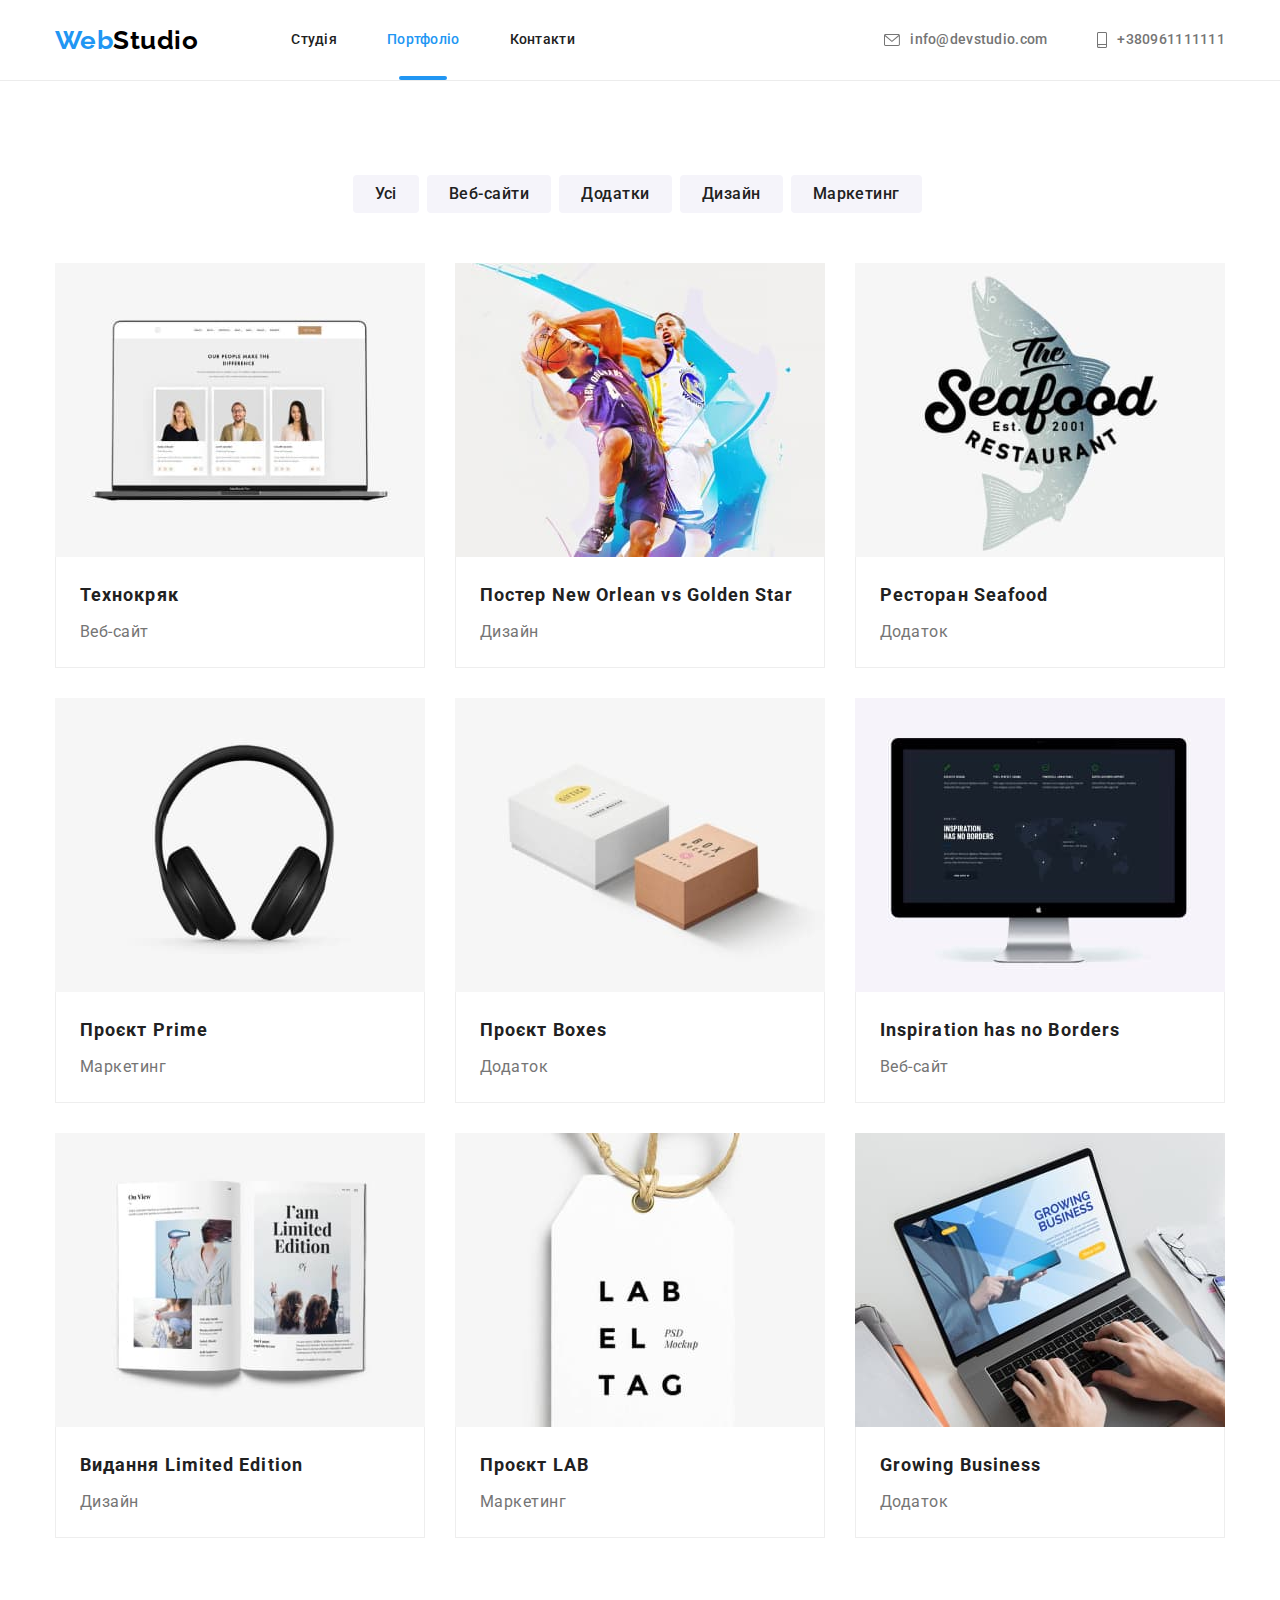
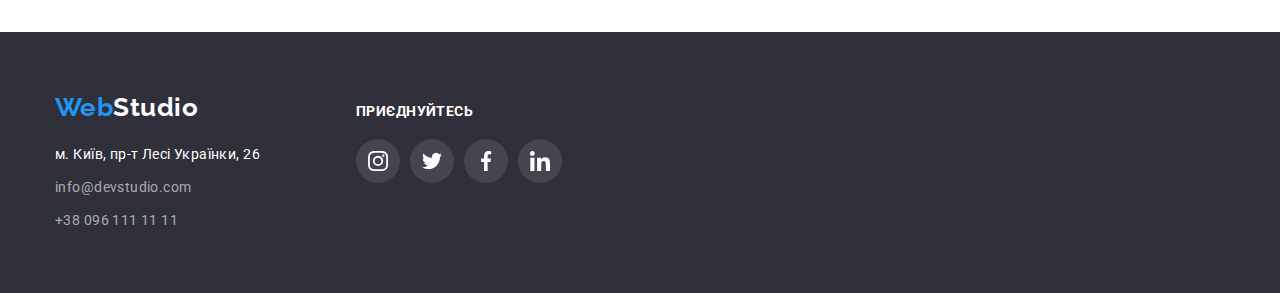
==== portfolio.html @ 548210d5 "5" ====
<!DOCTYPE html>
<html lang="uk">
  <head>
    <meta charset="UTF-8" />
    <meta http-equiv="X-UA-Compatible" content="IE=edge" />
    <meta name="viewport" content="width=device-width, initial-scale=1.0" />
    <title>Document</title>
    <link rel="preconnect" href="https://fonts.googleapis.com" />
    <link rel="preconnect" href="https://fonts.gstatic.com" crossorigin />
    <link
      href="https://fonts.googleapis.com/css2?family=Raleway:wght@700&family=Roboto:wght@400;500;700;900&display=swap"
      rel="stylesheet"
    />
    <link
      rel="stylesheet"
      href="https://cdnjs.cloudflare.com/ajax/libs/modern-normalize/1.1.0/modern-normalize.min.css"
    />
    <link rel="stylesheet" href="./css/style.css" />
  </head>

  <body class="page">
    <!-- Шапка сайта -->
    <header>
      <header class="page-header">
      <div class="container main-nav">
        <nav class="main-nav">
          <a href="./index.html" class="logo"
            >Web<span class="accent">Studio</span></a>

          <ul class="site-nav list">
            <li class="item"><a href="./index.html" class="link">Студія</a></li>
            <li class="item">
              <a href="./portfolio.html" class="link current">Портфоліо</a>
            </li>
            <li class="item"><a href="" class="link">Контакти</a></li>
          </ul>
        </nav>

        <ul class="contact list">
          <li class="item icon-envelope">
            <a href="mailto:info@devstudio.com" class="link">
              <svg class="contact-icon" width="16" height="12">
                <use href=".//images/symbol-defs.svg#icon-envelope"></use></svg
              >info@devstudio.com</a
            >
          </li>
          <li class="item icon-smartphone">
            <a href="tel:+380961111111" class="link">
              <svg class="contact-icon" width="10" height="16">
                <use
                  href=".//images/symbol-defs.svg#icon-smartphone"
                ></use></svg
              >+380961111111</a
            >
          </li>
        </ul>
      </div>
    </header>

    <main>
      <section class="section works">
        <div class="container">
          <h1 class="section-title visually-hidden">Наші проєкти</h1>
          <ul class="button-list list">
            <li class="item"><button type="button" class="button primary">Усі</button></li>
            <li class="item">
              <button type="button" class="button primary">Веб-сайти</button>
            </li>
            <li class="item">
              <button type="button" class="button primary">Додатки</button>
            </li>
            <li class="item">
              <button type="button" class="button primary">Дизайн</button>
            </li>
            <li class="item">
              <button type="button" class="button primary">Маркетинг</button>
            </li>
          </ul>

          <ul class="works-list list">
            <li class="item-card">
              <a href="" class="link">
                <img
                  src="./images-portfolio/technocryak(1).jpg"
                  alt="відкритий лептоп"
                  width="370"
                  height="294"
                />
                <div class="card">
                  <h2 class="title-works">Технокряк</h2>
                  <p class="text-works">Веб-сайт</p>
                </div>
              </a>
            </li>
            <li class="item-card">
              <a href="" class="link">
                <img
                  src="./images-portfolio/PosterNewOrlean(1).jpg"
                  alt="боротьба за баскетбольний м'яч"
                  width="370"
                  height="294"
                />
                <div class="card">
                  <h2 class="title-works">Постер New Orlean vs Golden Star</h2>
                  <p class="text-works">Дизайн</p>
                </div>
              </a>
            </li>
            <li class="item-card">
              <a href="" class="link">
                <img
                  src="./images-portfolio/Seafood(1).jpg"
                  alt="назва закладу на фоні логотипа з рибою"
                  width="370"
                  height="294"
                />
                <div class="card">
                  <h2 class="title-works">Ресторан Seafood</h2>
                  <p class="text-works">Додаток</p>
                </div>
              </a>
            </li>
            <li class="item-card">
              <a href="" class="link">
                <img
                  src="./images-portfolio/prime(1).jpg"
                  alt="навушники на білому фоні"
                  width="370"
                  height="294"
                />
                <div class="card">
                  <h2 class="title-works">Проєкт Prime</h2>
                  <p class="text-works">Маркетинг</p>
                </div>
              </a>
            </li>
            <li class="item-card">
              <a href="" class="link">
                <img
                  src="./images-portfolio/boxes(1).jpg"
                  alt="дві коробки на полу"
                  width="370"
                  height="294"
                />
                <div class="card">
                  <h2 class="title-works">Проєкт Boxes</h2>
                  <p class="text-works">Додаток</p>
                </div>
              </a>
            </li>
            <li class="item-card">
              <a href="" class="link">
                <img
                  src="./images-portfolio/InspirationhasnoBorders(1).jpg"
                  alt="монітор"
                  width="370"
                  height="294"
                />
                <div class="card">
                  <h2 class="title-works">Inspiration has no Borders</h2>
                  <p class="text-works">Веб-сайт</p>
                </div>
              </a>
            </li>
            <li class="item-card">
              <a href="" class="link">
                <img
                  src="./images-portfolio/limited-edition(1).jpg"
                  alt="розгорнута книга"
                  width="370"
                  height="294"
                />
                <div class="card">
                  <h2 class="title-works">Видання Limited Edition</h2>
                  <p class="text-works">Дизайн</p>
                </div>
              </a>
            </li>
            <li class="item-card">
              <a href="" class="link">
                <img
                  src="./images-portfolio/lab(1).jpg"
                  alt="бірка з логотипом"
                  width="370"
                  height="294"
                />
                <div class="card">
                  <h2 class="title-works">Проєкт LAB</h2>
                  <p class="text-works">Маркетинг</p>
                </div>
              </a>
            </li>
            <li class="item-card">
              <a href="" class="link">
                <img
                  src="./images-portfolio/growingbusiness(1).jpg"
                  alt="відкритий лептоп"
                  width="370"
                  height="294"
                />
                <div class="card">
                  <h2 class="title-works">Growing Business</h2>
                  <p class="text-works">Додаток</p>
                </div>
              </a>
            </li>
          </ul>
        </div>
      </section>
    </main>

    <!--Футер-->
    <footer class="footer">
      <div class="container">
        <div class="adress-footer">
          <a href="./index.html" class="logo"
            >Web<span class="accent-footer">Studio</span></a
          >
          <address>
            <ul class="adress list">
              <li class="item">
                <a
                  href="https://goo.gl/maps/veYJQUVYukDmJ3Ha7"
                  target="_blank"
                  rel="noopener noreferrer"
                  class="adress-link"
                >
                  м. Київ, пр-т Лесі Українки, 26
                </a>
              </li>

              <li class="item">
                <a href="mailto:info@devstudio.com" class="link"
                  >info@devstudio.com</a
                >
              </li>
              <li class="item">
                <a href="tel:+380961111111" class="link">+38 096 111 11 11</a>
              </li>
            </ul>
          </address>
        </div>

        <div class="soc-footer">
          <p class="text-footer">приєднуйтесь</p>
          <ul class="soc-list list">
            <li class="soc-item">

              <a class="soc-link" href="">
                <svg class="soc-icon" width="20" height="20">
                  <use href=".//images/symbol-defs.svg#icon-instagram"></use>
                </svg>
              </a>
            </li>

            <li class="soc-item">
              <a class="soc-link" href="">
                <svg class="soc-icon" width="20" height="20">
                  <use href=".//images/symbol-defs.svg#icon-twitter"></use>
                </svg>
              </a>
            </li>

            <li class="soc-item">
              <a class="soc-link" href="">
                <svg class="soc-icon" width="20" height="20">
                  <use href=".//images/symbol-defs.svg#icon-facebook"></use>
                </svg>
              </a>
            </li>

            <li class="soc-item">
              <a class="soc-link" href="">
                <svg class="soc-icon" width="20" height="20">
                  <use href=".//images/symbol-defs.svg#icon-linkedin"></use>
                </svg>
              </a>
            </li>
          </ul>
        </div>
      </div>
    </footer>
  </body>
</html>
---- css/style.css ----
:root {
  --primary-text-color: #757575;
  --title-text-color: #212121;
  --accent-color: #2196f3;
  --white-color: #ffffff;
  --background-color: #ffffff;
  --background-color-hero-footer: #2f303a;
  --bg-btn-color: #f5f4fa;
  --black-color: #000000;
  --border-color: #eeeeee;
  --adress-text-color: #ffffff99;
}

button {
  cursor: pointer;
}
p,
h1,
h2,
h3,
h4,
h5 {
  margin: 0;
}

ul,
ol {
  margin: 0;
  padding-left: 0;
}

address {
  font-style: normal;
}

img {
  display: block;
  max-width: 100%;
  height: auto;
}

.page {
  background-color: var(--background-color);
  color: var(--primary-text-color);

  font-family: Roboto, sans-serif;
  letter-spacing: 0.03em;
}

.container {
  width: 1200px;
  margin-left: auto;
  margin-right: auto;
  padding-left: 15px;
  padding-right: 15px;

  /* outline: 2px solid tomato; */
}

/* logo */

.logo {
  color: var(--accent-color);

  font-family: Raleway, sans-serif;
  font-weight: 700;
  font-size: 26px;
  line-height: 1.19;
  text-decoration: none;
}
.accent {
  color: var(--black-color);
}
.accent-footer {
  color: var(--background-color);
}

/* Page header */

.page-header {
  background-color: var(--background-color);
}

/* Logo */

/* .logo {
  margin-right: 50px;
} */

/* site-nav */

.page-header {
  border-bottom: 1px solid #ececec;
}

.container.main-nav {
  display: flex;
  align-items: center;
}

.main-nav {
  display: flex;
  align-items: center;
}

.site-nav {
  display: flex;
  margin-left: 93px;
}

/* .site-nav .item:not(:last-child) {
  margin-right: 50px;
} */

.site-nav .item + .item {
  margin-left: 50px;
}

.list {
  list-style: none;
}

.site-nav .item {
  position: relative;
}

.site-nav .link {
  display: block;
  padding-top: 32px;
  padding-bottom: 32px;
  color: var(--title-text-color);

  font-weight: 500;
  font-size: 14px;
  line-height: 1.14;
  letter-spacing: 0.02em;
  text-decoration: none;
}

/* .site-nav .link::before {
  content: "";
  display: inline-block;
  width: 48px;
  height: 4px;
  color: var(--accent-color);
} */

.site-nav .link:hover,
.site-nav .link:focus {
  color: var(--accent-color);
}

.site-nav .link.current {
  color: var(--accent-color);
}

.site-nav .link.current::before {
  position: absolute;
  bottom: 0%;
  left: 50%;
  margin: 0;
  transform: translate(-50%);

  content: "";
  display: inline-block;
  width: 48px;
  height: 4px;
  border-radius: 2px;
  background-color: var(--accent-color);
}

.contact {
  display: flex;
}

.contact.list {
  margin-left: auto;
}

.contact-icon {
  margin-right: 10px;
  fill: currentColor;
}

.contact .item + .item {
  margin-left: 50px;
}

.contact .link {
  display: flex;
  align-items: center;

  color: var(--primary-text-color);

  font-family: "Roboto";
  font-weight: 500;
  font-size: 14px;
  line-height: 1.14;
  letter-spacing: 0.02em;
  text-decoration: none;
}

.contact .link:hover,
.contact .link:focus,
.contact-icon:hover,
.contact-icon:focus {
  color: var(--accent-color);
}

/* Герой */

.hero {
  background-color: var(--background-color-hero-footer);

  background-image: linear-gradient(
      to right,
      rgba(47, 48, 58, 0.4),
      rgba(47, 48, 58, 0.4)
    ),
    url(../images/bck-image.jpg);
  background-repeat: no-repeat;
  background-position: center;
  background-size: cover;

  max-width: 1600px;
  margin-left: auto;
  margin-right: auto;
  padding-top: 200px;
  padding-bottom: 200px;
}

.hero-content {
  text-align: center;
}

.hero-title {
  color: var(--white-color);
  margin-left: auto;
  margin-right: auto;
  margin-bottom: 30px;
  width: 696px;

  font-weight: 900;
  font-size: 44px;
  line-height: 1.36;
  text-align: center;
  letter-spacing: 0.06em;
  text-transform: uppercase;
}

/* section */

.section {
  padding-top: 94px;
  padding-bottom: 94px;
}

.section-title {
  margin-bottom: 50px;

  color: var(--title-text-color);
  font-family: "Roboto";
  font-style: normal;
  font-weight: 700;
  font-size: 36px;
  line-height: 42px;
  text-align: center;
}

/* benefits */

.benefits {
  display: flex;
}

.icon-benefits {
  display: flex;
  justify-content: center;
  align-items: center;

  background-color: var(--bg-btn-color);
  width: 270px;
  height: 120px;
}

.benefits .item {
  width: 270px;
}

.benefits .item + .item {
  margin-left: 30px;
}

.benefits .title {
  color: var(--title-text-color);

  margin-bottom: 10px;
  margin-top: 30px;

  font-weight: 700;
  font-size: 14px;
  line-height: 1.14;
}

.benefits .text {
  font-size: 14px;
  line-height: 1.71;
}

.visually-hidden {
  position: absolute;
  white-space: nowrap;
  width: 1px;
  height: 1px;
  overflow: hidden;
  border: 0;
  padding: 0;
  clip: rect(0 0 0 0);
  clip-path: inset(50%);
  margin: -1px;
}

/* our work */

.work-section {
  padding-top: 0;
  padding-bottom: 94px;
}

.work .item {
  position: relative;
  width: 370px;
}

.label-work {
  position: absolute;
  bottom: 0;
  padding: 27px;
  width: 100%;

  text-align: center;
  font-weight: 700;
  font-size: 14px;
  line-height: 1.14;
  letter-spacing: 0.03em;
  text-transform: uppercase;

  background-color: rgba(47, 48, 58, 0.8);
  color: #fff;
}

.work {
  display: flex;
  gap: 30px;
}

/* our team */

.team {
  background-color: var(--bg-btn-color);
}

.team-items.list {
  display: flex;
}

.team-items .item + .item {
  margin-left: 30px;
}

.team-items .item {
  max-width: 270px;
  box-shadow: 0px 4px 4px rgba(0, 0, 0, 0.25);
}

.team .title {
  margin-bottom: 10px;

  color: var(--title-text-color);
  font-weight: 500;
  font-size: 16px;
  line-height: 1.19;
}

.team .text {
  font-size: 16px;
  line-height: 1.19;
  margin-bottom: 16px;
}

.teams {
  padding-top: 30px;
  padding-bottom: 30px;

  background-color: var(--background-color);
  text-align: center;
}

.soc-list {
  display: flex;
  justify-content: center;
  gap: 10px;
}

.soc-link {
  width: 44px;
  height: 44px;
  border-radius: 50%;
  display: flex;
  align-items: center;
  justify-content: center;
  background-color: var(--white-color);
  color: #afb1b8;
}

.soc-icon {
  fill: currentColor;
}

.soc-link:hover,
.soc-link:focus {
  background-color: var(--accent-color);
  color: var(--white-color);
}

/* OUR CLIENTS */

.clients-list {
  display: flex;
}

.client-item {
  /* display: flex;
  justify-content: center;
  align-items: center; */
  width: 170px;
  height: 92px;
}

.client-item + .client-item {
  margin-left: 30px;
}

.client-link {
  display: flex;
  justify-content: center;
  align-items: center;

  width: 100%;
  height: 100%;

  border: 1px solid #afb1b8;
  border-radius: 4px;

  color: #afb1b8;
}

.client-link:hover,
.client-link:focus {
  color: var(--accent-color);
  border: 1px solid #2196f3;
}

.client-logo {
  fill: currentColor;
}

/* footer */

.footer {
  padding-bottom: 60px;
  padding-top: 60px;

  background-color: var(--background-color-hero-footer);
}

.footer .container {
  display: flex;
  align-items: baseline;
}

.text-footer {
  margin-bottom: 20px;

  font-weight: 700;
  font-size: 14px;
  line-height: 16px;
  letter-spacing: 0.03em;
  text-transform: uppercase;

  color: var(--white-color);
}

.soc-footer {
  margin-left: 70px;
}

.soc-footer .soc-link {
  background-color: rgba(255, 255, 255, 0.1);
}

.soc-footer .soc-link:hover,
.soc-footer .soc-link:focus {
  background-color: var(--accent-color);
}

.soc-footer .soc-icon {
  fill: var(--white-color);
}

.footer .logo {
  display: block;
  margin-bottom: 20px;
}

.adress .item {
  width: 231px;
  margin-bottom: 9px;
}

.adress .item:last-child {
  margin-bottom: 0;
}

.adress-link {
  display: block;

  color: var(--white-color);

  font-style: normal;
  font-size: 14px;
  line-height: 1.71;
  letter-spacing: 0.03em;
  text-decoration: none;
}

.adress .link {
  display: block;

  color: var(--adress-text-color);

  font-style: normal;
  font-size: 14px;
  line-height: 1.71;
  letter-spacing: 0.03em;
  text-decoration: none;
}

.adress-link:hover,
.adress-link:focus {
  color: var(--accent-color);
}

.adress .link:hover,
.adress .link:hover {
  color: var(--accent-color);
}

/* button works */

.button-list {
  display: flex;
  width: 575px;
  margin-left: auto;
  margin-right: auto;
  margin-bottom: 50px;
}

.button-list .item + .item {
  margin-left: 8px;
}

/* works */

.works-list {
  display: flex;
  flex-wrap: wrap;
}

.item-card {
  width: calc((100% - 60px) / 3);
  margin-right: 30px;
  margin-bottom: 30px;
}

.item-card:nth-child(3n) {
  margin-right: 0;
}

.item-card:nth-last-child(-n + 3) {
  margin-bottom: 0;
}

/* .item-card {
  margin-right: 30px;
  margin-bottom: 30px;

  max-width: 370px;
}

.item-card:nth-child(3n) {
  margin-right: 0;
}

.item-card:nth-last-child(-n + 3) {
  margin-bottom: 0;
} */

.card {
  padding: 20px 24px;
  max-width: 370px;
  border: 1px solid var(--border-color);
  border-top: none;
}

.title-works {
  margin-bottom: 4px;

  color: var(--title-text-color);

  font-weight: 700;
  font-size: 18px;
  line-height: 2;
  letter-spacing: 0.06em;
}

.text-works {
  color: var(--primary-text-color);

  font-size: 16px;
  line-height: 1.88;
}

.works .link {
  display: block;
  text-decoration: none;
}

.works .link:hover,
.works .link:focus {
  box-shadow: 0px 1px 1px rgba(0, 0, 0, 0.12), 0px 4px 4px rgba(0, 0, 0, 0.06),
    1px 4px 6px rgba(0, 0, 0, 0.16);
}

.text-decoration {
  max-width: 322px;
  padding: 20px 24px;
}

/* button */

.button {
  display: inline-block;
  border-radius: 4px;
  border: transparent;
  color: var(--title-text-color);
  background-color: var(--bg-btn-color);

  font-family: inherit;
}

.button.primary {
  padding: 6px 22px;
  font-weight: 500;
  font-size: 16px;
  line-height: 1.62;
  letter-spacing: 0.03em;
}

.button-hero {
  padding: 10px 32px;
  min-width: 216px;

  color: var(--white-color);
  background-color: var(--accent-color);

  font-weight: 700;
  font-size: 16px;
  line-height: 1.88;
  letter-spacing: 0.06em;
}

.button-hero:hover,
.button-hero:focus {
  color: var(--white-color);
  background-color: #188ce8;
}

.button.primary:hover,
.button.primary:focus {
  color: var(--white-color);
  background-color: var(--accent-color);

  box-shadow: 0px 3px 1px rgba(0, 0, 0, 0.1), 0px 1px 2px rgba(0, 0, 0, 0.08),
    0px 2px 2px rgba(0, 0, 0, 0.12);
}

.backdrop {
  position: fixed;
  top: 0;
  left: 0;

  width: 100%;
  height: 100%;

  background-color: #00000033;
}

.backdrop.is-hidden {
  opacity: 0;
  pointer-events: none;
}

.modal {
  position: absolute;
  top: 50%;
  left: 50%;
  transform: translate(-50%, -50%);

  width: 528px;
  height: 581px;

  border-radius: 4px;
  background-color: var(--white-color);
  box-shadow: 0px 1px 3px rgba(0, 0, 0, 0.12), 0px 1px 1px rgba(0, 0, 0, 0.14),
    0px 2px 1px rgba(0, 0, 0, 0.2);
}
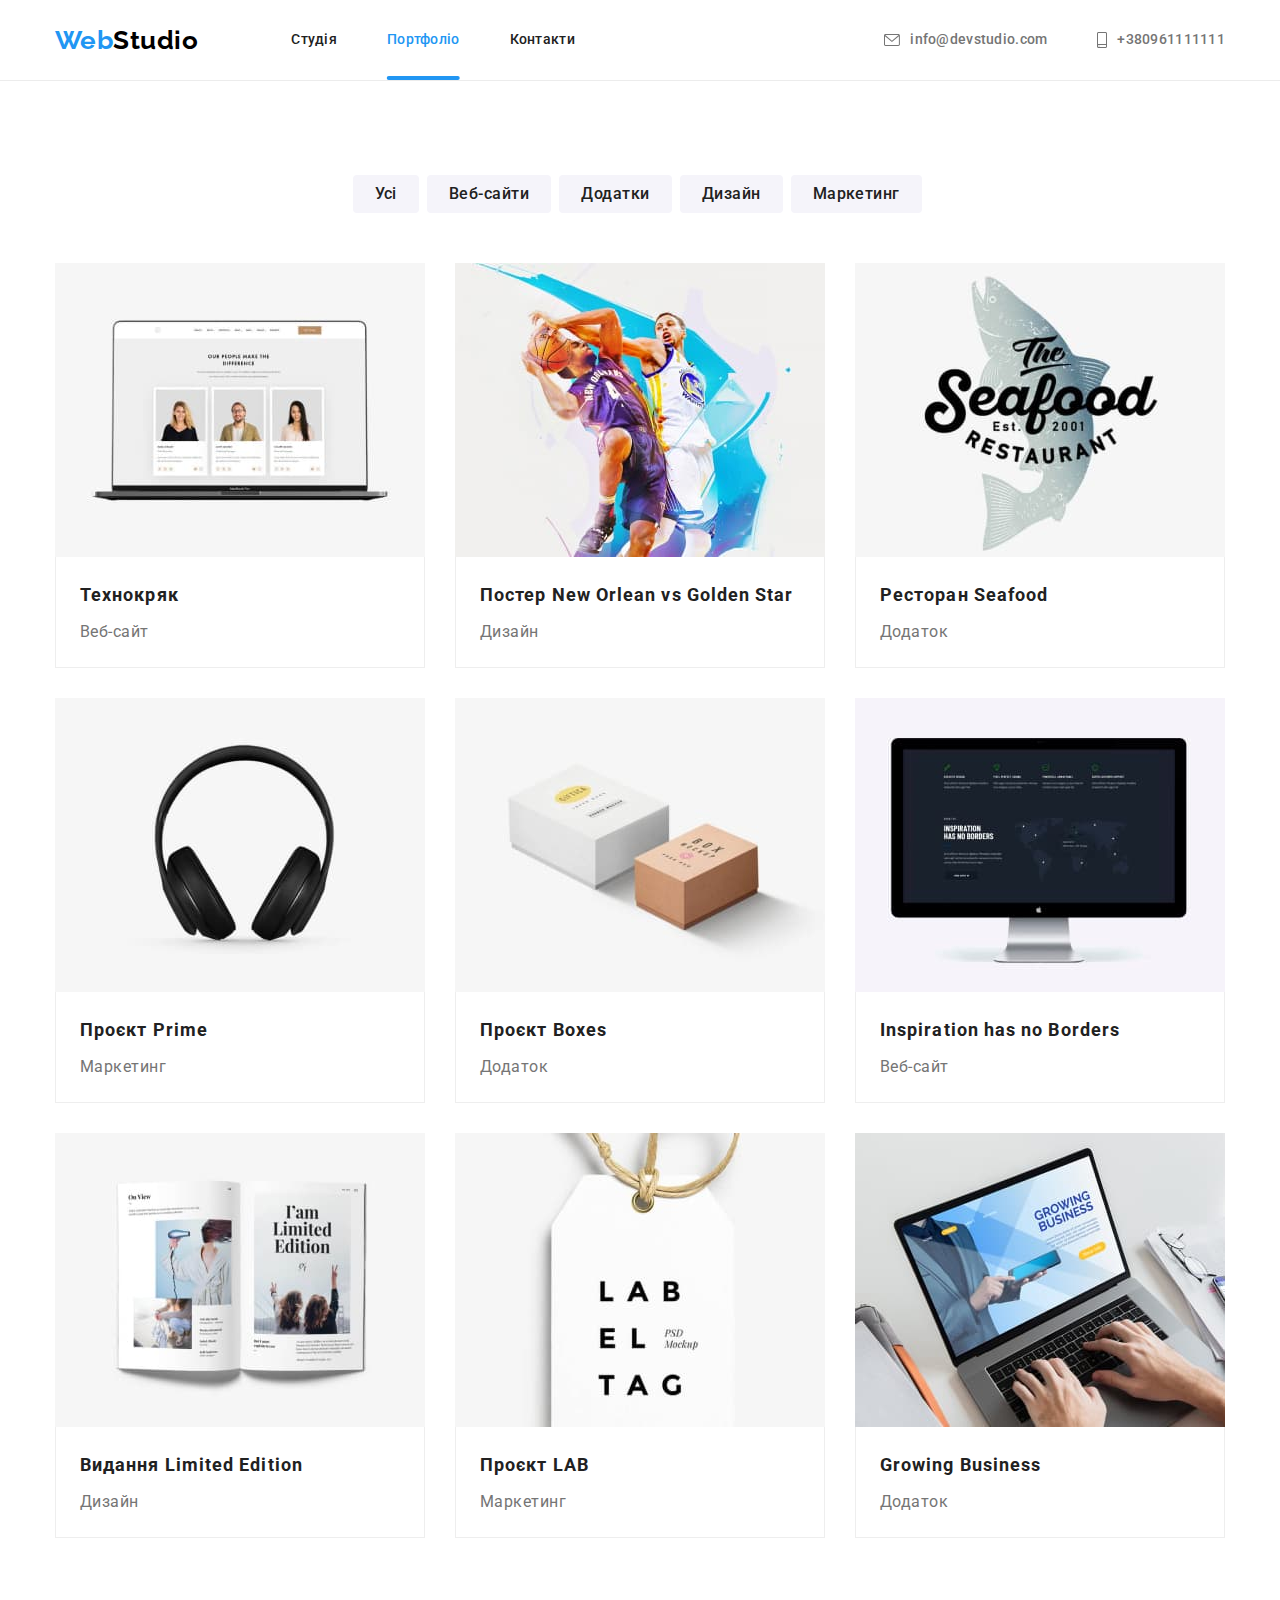
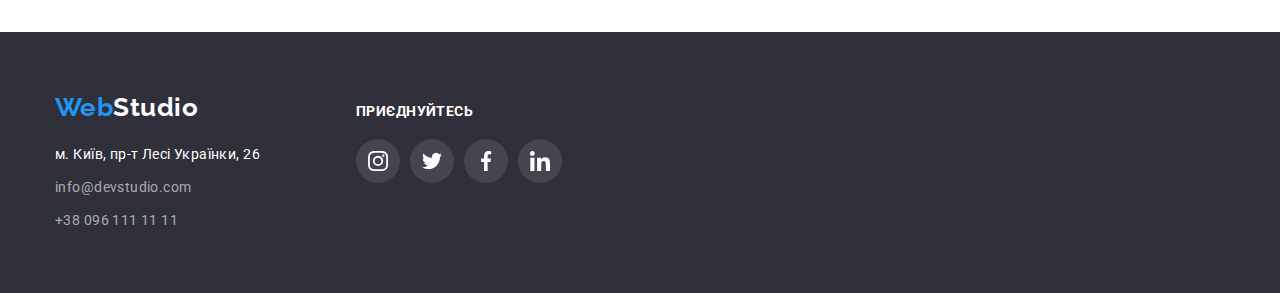
==== commit 0c7fe869: "5" ====
--- a/portfolio.html
+++ b/portfolio.html
@@ -20,12 +20,12 @@
 
   <body class="page">
     <!-- Шапка сайта -->
-    <header>
-      <header class="page-header">
+    <header class="page-header">
       <div class="container main-nav">
         <nav class="main-nav">
           <a href="./index.html" class="logo"
-            >Web<span class="accent">Studio</span></a>
+            >Web<span class="accent">Studio</span></a
+          >
 
           <ul class="site-nav list">
             <li class="item"><a href="./index.html" class="link">Студія</a></li>
@@ -62,7 +62,9 @@
         <div class="container">
           <h1 class="section-title visually-hidden">Наші проєкти</h1>
           <ul class="button-list list">
-            <li class="item"><button type="button" class="button primary">Усі</button></li>
+            <li class="item">
+              <button type="button" class="button primary">Усі</button>
+            </li>
             <li class="item">
               <button type="button" class="button primary">Веб-сайти</button>
             </li>
@@ -80,12 +82,19 @@
           <ul class="works-list list">
             <li class="item-card">
               <a href="" class="link">
-                <img
-                  src="./images-portfolio/technocryak(1).jpg"
-                  alt="відкритий лептоп"
-                  width="370"
-                  height="294"
-                />
+                <div class="test">
+                  <img
+                    src="./images-portfolio/technocryak(1).jpg"
+                    alt="відкритий лептоп"
+                    width="370"
+                    height="294"
+                  />
+                  <p class="sub-card">
+                    Ресурс пропонує комплексні пропозиції з різним рівнем
+                    функціоналу та сервісів. Все це дозволить відвідувачу
+                    отримати вичерпні відомості про компанію чи приватну особу.
+                  </p>
+                </div>
                 <div class="card">
                   <h2 class="title-works">Технокряк</h2>
                   <p class="text-works">Веб-сайт</p>
@@ -94,12 +103,19 @@
             </li>
             <li class="item-card">
               <a href="" class="link">
-                <img
-                  src="./images-portfolio/PosterNewOrlean(1).jpg"
-                  alt="боротьба за баскетбольний м'яч"
-                  width="370"
-                  height="294"
-                />
+                <div class="test">
+                  <img
+                    src="./images-portfolio/PosterNewOrlean(1).jpg"
+                    alt="боротьба за баскетбольний м'яч"
+                    width="370"
+                    height="294"
+                  />
+                  <p class="sub-card">
+                    Ресурс пропонує комплексні пропозиції з різним рівнем
+                    функціоналу та сервісів. Все це дозволить відвідувачу
+                    отримати вичерпні відомості про компанію чи приватну особу.
+                  </p>
+                </div>
                 <div class="card">
                   <h2 class="title-works">Постер New Orlean vs Golden Star</h2>
                   <p class="text-works">Дизайн</p>
@@ -108,12 +124,19 @@
             </li>
             <li class="item-card">
               <a href="" class="link">
-                <img
-                  src="./images-portfolio/Seafood(1).jpg"
-                  alt="назва закладу на фоні логотипа з рибою"
-                  width="370"
-                  height="294"
-                />
+                <div class="test">
+                  <img
+                    src="./images-portfolio/Seafood(1).jpg"
+                    alt="назва закладу на фоні логотипа з рибою"
+                    width="370"
+                    height="294"
+                  />
+                  <p class="sub-card">
+                    Ресурс пропонує комплексні пропозиції з різним рівнем
+                    функціоналу та сервісів. Все це дозволить відвідувачу
+                    отримати вичерпні відомості про компанію чи приватну особу.
+                  </p>
+                </div>
                 <div class="card">
                   <h2 class="title-works">Ресторан Seafood</h2>
                   <p class="text-works">Додаток</p>
@@ -122,12 +145,19 @@
             </li>
             <li class="item-card">
               <a href="" class="link">
-                <img
-                  src="./images-portfolio/prime(1).jpg"
-                  alt="навушники на білому фоні"
-                  width="370"
-                  height="294"
-                />
+                <div class="test">
+                  <img
+                    src="./images-portfolio/prime(1).jpg"
+                    alt="навушники на білому фоні"
+                    width="370"
+                    height="294"
+                  />
+                  <p class="sub-card">
+                    Ресурс пропонує комплексні пропозиції з різним рівнем
+                    функціоналу та сервісів. Все це дозволить відвідувачу
+                    отримати вичерпні відомості про компанію чи приватну особу.
+                  </p>
+                </div>
                 <div class="card">
                   <h2 class="title-works">Проєкт Prime</h2>
                   <p class="text-works">Маркетинг</p>
@@ -136,12 +166,19 @@
             </li>
             <li class="item-card">
               <a href="" class="link">
-                <img
-                  src="./images-portfolio/boxes(1).jpg"
-                  alt="дві коробки на полу"
-                  width="370"
-                  height="294"
-                />
+                <div class="test">
+                  <img
+                    src="./images-portfolio/boxes(1).jpg"
+                    alt="дві коробки на полу"
+                    width="370"
+                    height="294"
+                  />
+                  <p class="sub-card">
+                    Ресурс пропонує комплексні пропозиції з різним рівнем
+                    функціоналу та сервісів. Все це дозволить відвідувачу
+                    отримати вичерпні відомості про компанію чи приватну особу.
+                  </p>
+                </div>
                 <div class="card">
                   <h2 class="title-works">Проєкт Boxes</h2>
                   <p class="text-works">Додаток</p>
@@ -150,12 +187,19 @@
             </li>
             <li class="item-card">
               <a href="" class="link">
-                <img
-                  src="./images-portfolio/InspirationhasnoBorders(1).jpg"
-                  alt="монітор"
-                  width="370"
-                  height="294"
-                />
+                <div class="test">
+                  <img
+                    src="./images-portfolio/InspirationhasnoBorders(1).jpg"
+                    alt="монітор"
+                    width="370"
+                    height="294"
+                  />
+                  <p class="sub-card">
+                    Ресурс пропонує комплексні пропозиції з різним рівнем
+                    функціоналу та сервісів. Все це дозволить відвідувачу
+                    отримати вичерпні відомості про компанію чи приватну особу.
+                  </p>
+                </div>
                 <div class="card">
                   <h2 class="title-works">Inspiration has no Borders</h2>
                   <p class="text-works">Веб-сайт</p>
@@ -164,12 +208,19 @@
             </li>
             <li class="item-card">
               <a href="" class="link">
-                <img
-                  src="./images-portfolio/limited-edition(1).jpg"
-                  alt="розгорнута книга"
-                  width="370"
-                  height="294"
-                />
+                <div class="test">
+                  <img
+                    src="./images-portfolio/limited-edition(1).jpg"
+                    alt="розгорнута книга"
+                    width="370"
+                    height="294"
+                  />
+                  <p class="sub-card">
+                    Ресурс пропонує комплексні пропозиції з різним рівнем
+                    функціоналу та сервісів. Все це дозволить відвідувачу
+                    отримати вичерпні відомості про компанію чи приватну особу.
+                  </p>
+                </div>
                 <div class="card">
                   <h2 class="title-works">Видання Limited Edition</h2>
                   <p class="text-works">Дизайн</p>
@@ -178,12 +229,19 @@
             </li>
             <li class="item-card">
               <a href="" class="link">
-                <img
-                  src="./images-portfolio/lab(1).jpg"
-                  alt="бірка з логотипом"
-                  width="370"
-                  height="294"
-                />
+                <div class="test">
+                  <img
+                    src="./images-portfolio/lab(1).jpg"
+                    alt="бірка з логотипом"
+                    width="370"
+                    height="294"
+                  />
+                  <p class="sub-card">
+                    Ресурс пропонує комплексні пропозиції з різним рівнем
+                    функціоналу та сервісів. Все це дозволить відвідувачу
+                    отримати вичерпні відомості про компанію чи приватну особу.
+                  </p>
+                </div>
                 <div class="card">
                   <h2 class="title-works">Проєкт LAB</h2>
                   <p class="text-works">Маркетинг</p>
@@ -192,12 +250,19 @@
             </li>
             <li class="item-card">
               <a href="" class="link">
-                <img
-                  src="./images-portfolio/growingbusiness(1).jpg"
-                  alt="відкритий лептоп"
-                  width="370"
-                  height="294"
-                />
+                <div class="test">
+                  <img
+                    src="./images-portfolio/growingbusiness(1).jpg"
+                    alt="відкритий лептоп"
+                    width="370"
+                    height="294"
+                  />
+                  <p class="sub-card">
+                    Ресурс пропонує комплексні пропозиції з різним рівнем
+                    функціоналу та сервісів. Все це дозволить відвідувачу
+                    отримати вичерпні відомості про компанію чи приватну особу.
+                  </p>
+                </div>
                 <div class="card">
                   <h2 class="title-works">Growing Business</h2>
                   <p class="text-works">Додаток</p>
@@ -245,7 +310,6 @@
           <p class="text-footer">приєднуйтесь</p>
           <ul class="soc-list list">
             <li class="soc-item">
-
               <a class="soc-link" href="">
                 <svg class="soc-icon" width="20" height="20">
                   <use href=".//images/symbol-defs.svg#icon-instagram"></use>
--- a/css/style.css
+++ b/css/style.css
@@ -135,15 +135,11 @@
   line-height: 1.14;
   letter-spacing: 0.02em;
   text-decoration: none;
-}
-
-/* .site-nav .link::before {
-  content: "";
-  display: inline-block;
-  width: 48px;
-  height: 4px;
-  color: var(--accent-color);
-} */
+
+  transition-property: var(--accent-color);
+  transition-duration: 250ms;
+  transition-timing-function: cubic-bezier(0.4, 0, 0.2, 1);
+}
 
 .site-nav .link:hover,
 .site-nav .link:focus {
@@ -154,7 +150,7 @@
   color: var(--accent-color);
 }
 
-.site-nav .link.current::before {
+.site-nav .link.current::after {
   position: absolute;
   bottom: 0%;
   left: 50%;
@@ -163,7 +159,7 @@
 
   content: "";
   display: inline-block;
-  width: 48px;
+  width: 100%;
   height: 4px;
   border-radius: 2px;
   background-color: var(--accent-color);
@@ -180,6 +176,10 @@
 .contact-icon {
   margin-right: 10px;
   fill: currentColor;
+
+  transition-property: fill;
+  transition-duration: 250ms;
+  transition-timing-function: cubic-bezier(0.4, 0, 0.2, 1);
 }
 
 .contact .item + .item {
@@ -198,6 +198,10 @@
   line-height: 1.14;
   letter-spacing: 0.02em;
   text-decoration: none;
+
+  transition-property: var(--primary-text-color);
+  transition-duration: 250ms;
+  transition-timing-function: cubic-bezier(0.4, 0, 0.2, 1);
 }
 
 .contact .link:hover,
@@ -207,7 +211,7 @@
   color: var(--accent-color);
 }
 
-/* Герой */
+                                                /* Герой */
 
 .hero {
   background-color: var(--background-color-hero-footer);
@@ -248,7 +252,7 @@
   text-transform: uppercase;
 }
 
-/* section */
+                                            /* section */
 
 .section {
   padding-top: 94px;
@@ -267,7 +271,7 @@
   text-align: center;
 }
 
-/* benefits */
+                                            /* benefits */
 
 .benefits {
   display: flex;
@@ -320,7 +324,7 @@
   margin: -1px;
 }
 
-/* our work */
+                                        /* our work */
 
 .work-section {
   padding-top: 0;
@@ -335,10 +339,14 @@
 .label-work {
   position: absolute;
   bottom: 0;
-  padding: 27px;
+
+  display: flex;
+  justify-content: center;
+  align-items: center;
+  
   width: 100%;
-
-  text-align: center;
+  height: 70px;
+
   font-weight: 700;
   font-size: 14px;
   line-height: 1.14;
@@ -411,6 +419,10 @@
   justify-content: center;
   background-color: var(--white-color);
   color: #afb1b8;
+
+  transition-property: background-color, color;
+  transition-duration: 250ms;
+  transition-timing-function: cubic-bezier(0.4, 0, 0.2, 1);
 }
 
 .soc-icon {
@@ -453,6 +465,10 @@
   border-radius: 4px;
 
   color: #afb1b8;
+
+  transition-property: color, border;
+  transition-duration: 250ms;
+  transition-timing-function: cubic-bezier(0.4, 0, 0.2, 1);
 }
 
 .client-link:hover,
@@ -532,6 +548,10 @@
   line-height: 1.71;
   letter-spacing: 0.03em;
   text-decoration: none;
+
+  transition-property: color;
+  transition-duration: 250ms;
+  transition-timing-function: cubic-bezier(0.4, 0, 0.2, 1);
 }
 
 .adress .link {
@@ -544,6 +564,10 @@
   line-height: 1.71;
   letter-spacing: 0.03em;
   text-decoration: none;
+
+  transition-property: color;
+  transition-duration: 250ms;
+  transition-timing-function: cubic-bezier(0.4, 0, 0.2, 1);
 }
 
 .adress-link:hover,
@@ -612,6 +636,38 @@
   border: 1px solid var(--border-color);
   border-top: none;
 }
+
+.test {
+  position: relative;
+
+  overflow: hidden;
+}
+
+
+.sub-card {
+  position: absolute;
+  top: 0;
+  left: 0;
+  /* opacity: 0; */
+
+  transform: translatey(100%);
+  transition: transform 250ms cubic-bezier(0.4, 0, 0.2, 1);
+
+  width: 100%;
+  padding: 63px 24px;
+
+  font-size: 18px;
+  line-height: 1.56;
+  letter-spacing: 0.03em;
+  color: #ffffff;
+  background-color: #2196f3e5;
+}
+
+.works-list .link:hover .sub-card,
+.works-list .link:focus .sub-card {
+  transform: translatey(0);
+}
+
 
 .title-works {
   margin-bottom: 4px;
@@ -665,6 +721,10 @@
   font-size: 16px;
   line-height: 1.62;
   letter-spacing: 0.03em;
+
+  transition-property: background-color, color, box-shadow;
+  transition-duration: 250ms;
+  transition-timing-function: cubic-bezier(0.4, 0, 0.2, 1);
 }
 
 .button-hero {
@@ -678,6 +738,10 @@
   font-size: 16px;
   line-height: 1.88;
   letter-spacing: 0.06em;
+
+  transition-property: background-color;
+  transition-duration: 250ms;
+  transition-timing-function: cubic-bezier(0.4, 0, 0.2, 1);
 }
 
 .button-hero:hover,
@@ -695,6 +759,8 @@
     0px 2px 2px rgba(0, 0, 0, 0.12);
 }
 
+/* модальне вікно */
+
 .backdrop {
   position: fixed;
   top: 0;
@@ -704,6 +770,10 @@
   height: 100%;
 
   background-color: #00000033;
+
+  opacity: 1;
+
+  transition: opacity 250ms cubic-bezier(0.4, 0, 0.2, 1);
 }
 
 .backdrop.is-hidden {
@@ -715,7 +785,9 @@
   position: absolute;
   top: 50%;
   left: 50%;
-  transform: translate(-50%, -50%);
+  transform: translate(-50%, -50%) scale(1);
+  transition: transform 250ms cubic-bezier(0.4, 0, 0.2, 1);
+ 
 
   width: 528px;
   height: 581px;
@@ -725,3 +797,22 @@
   box-shadow: 0px 1px 3px rgba(0, 0, 0, 0.12), 0px 1px 1px rgba(0, 0, 0, 0.14),
     0px 2px 1px rgba(0, 0, 0, 0.2);
 }
+
+.backdrop.is-hidden .modal {
+  transform: scale(1.2) translate(-50%, -50%);
+  
+
+}
+
+.modal-close {
+  position: absolute;
+  top: 8px;
+  right: 8px;
+
+  width: 30px;
+  height: 30px;
+  border-radius: 50%;
+  border: 1px solid rgba(0, 0, 0, 0.1);
+
+  background-color: var(--white-color);
+}
